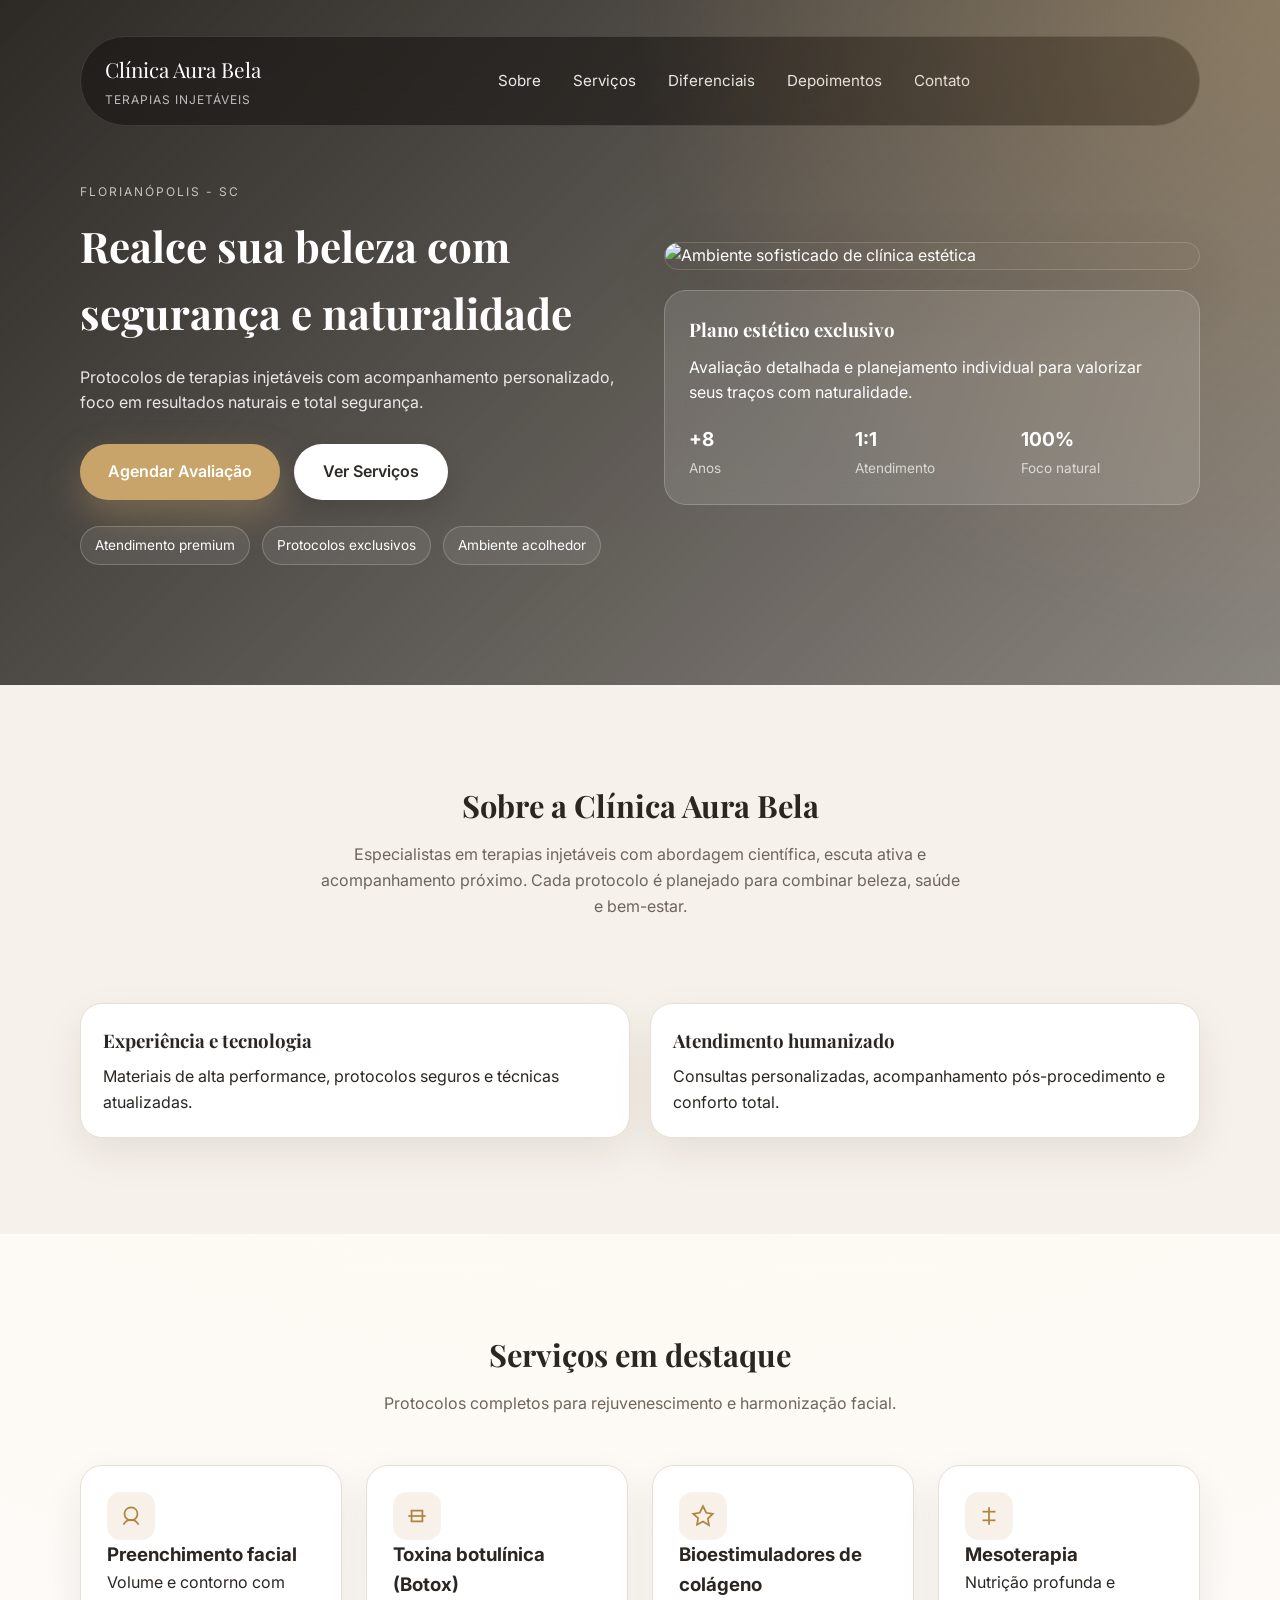
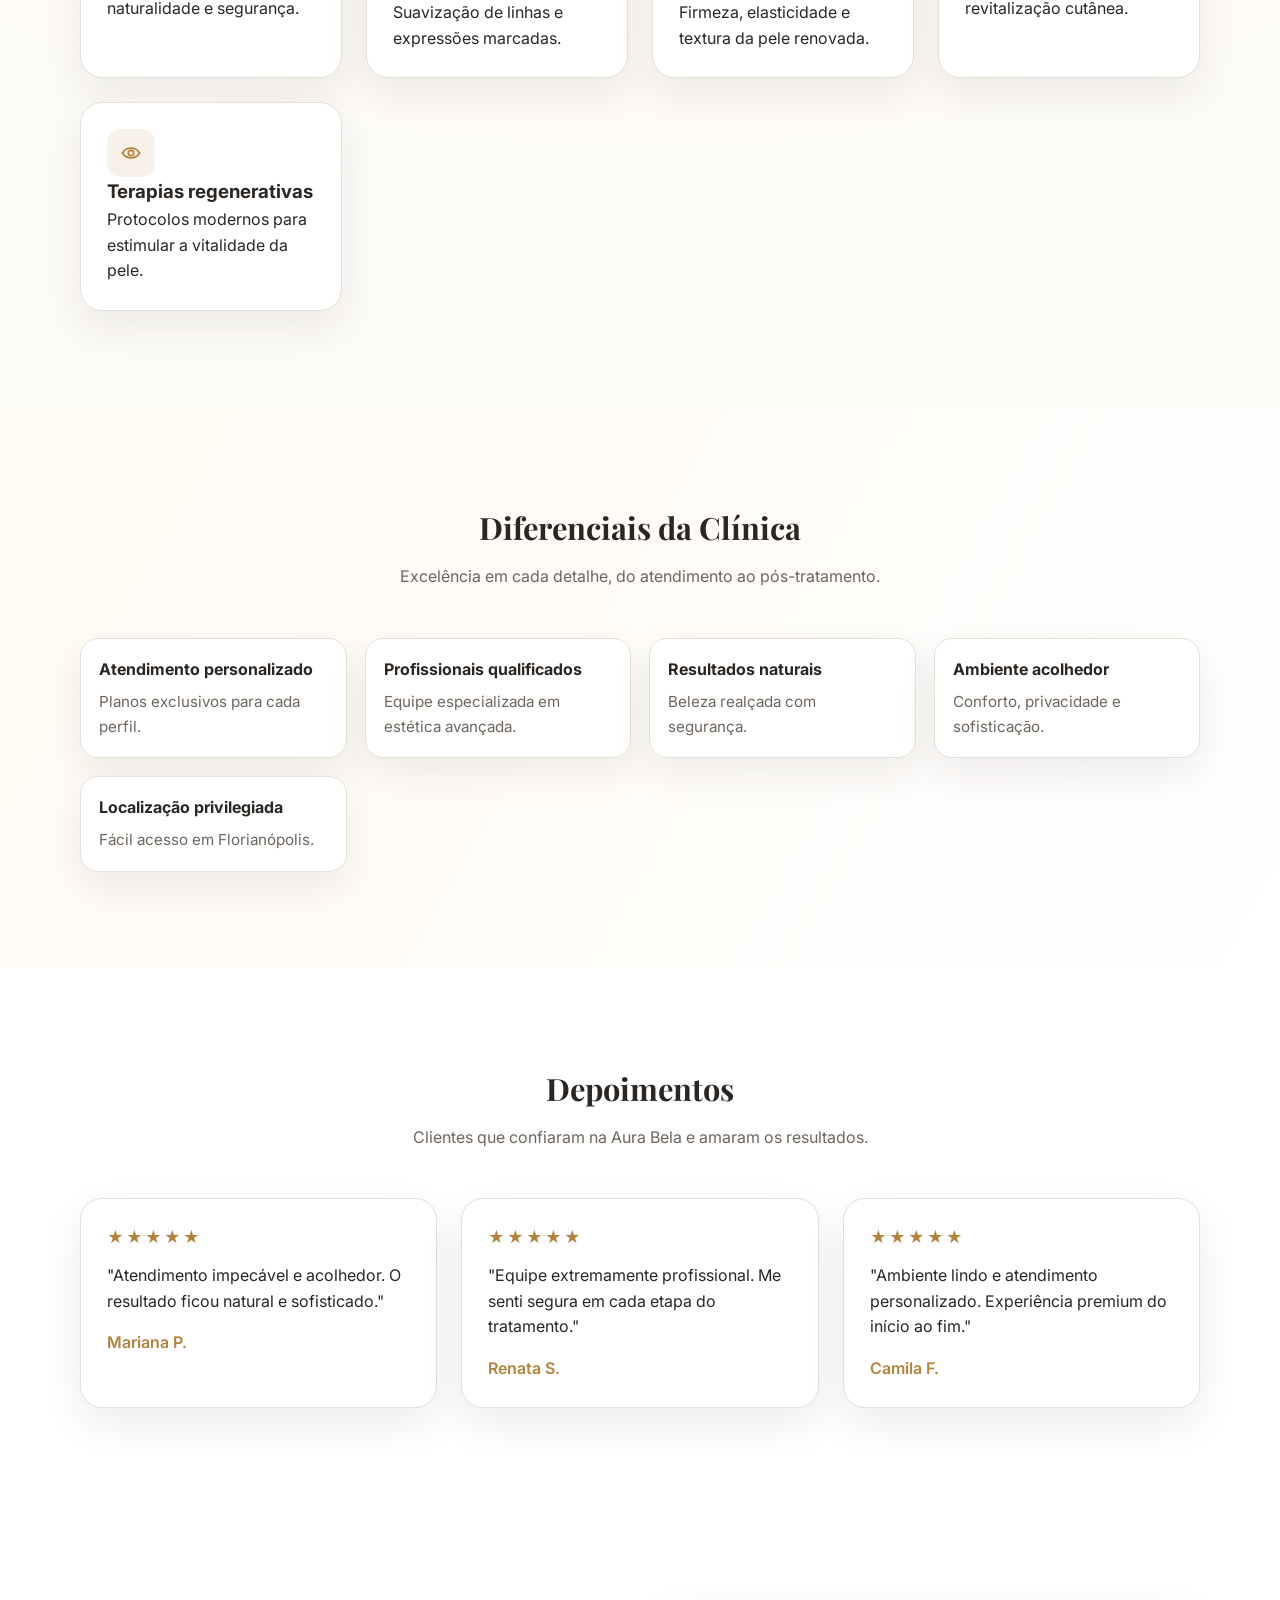
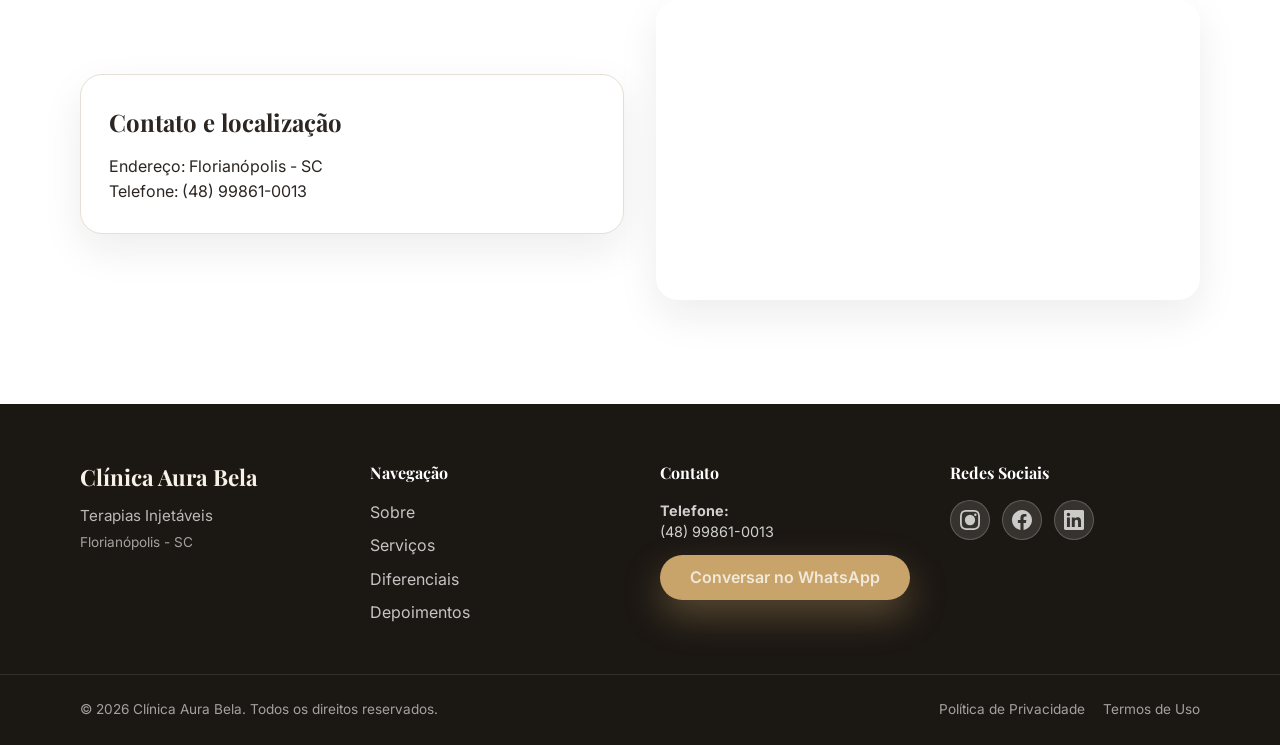
==== index.html @ 035f5958 "Estrutura completa do site clínica aura bela, obs: ainda falta alguns ajustes" ====
<!doctype html>
<html lang="pt-BR">
  <head>
    <meta charset="utf-8" />
    <meta name="viewport" content="width=device-width, initial-scale=1" />
    <meta
      name="description"
      content="Cl&iacute;nica Aura Bela &ndash; Terapias Injet&aacute;veis em Florian&oacute;polis. Agende sua avalia&ccedil;&atilde;o e realce sua beleza com seguran&ccedil;a."
    />
    <title>Cl&iacute;nica Aura Bela &ndash; Terapias Injet&aacute;veis</title>

    <!-- Google Fonts -->
    <link rel="preconnect" href="https://fonts.googleapis.com" />
    <link rel="preconnect" href="https://fonts.gstatic.com" crossorigin />
    <link
      href="https://fonts.googleapis.com/css2?family=Inter:wght@300;400;500;600&family=Playfair+Display:wght@500;600;700&display=swap"
      rel="stylesheet"
    />

    <link rel="stylesheet" href="style.css" />
  </head>
  <body>
    <!-- Header / Hero -->
    <header class="hero" id="inicio">
      <nav class="nav container">
        <div class="brand">
          <span class="brand-name">Clínica Aura Bela</span>
          <span class="brand-sub">Terapias Injetáveis</span>
        </div>
        <div class="nav-links">
          <a href="#sobre">Sobre</a>
          <a href="#servicos">Serviços</a>
          <a href="#diferenciais">Diferenciais</a>
          <a href="#depoimentos">Depoimentos</a>
          <a href="#contato">Contato</a>
        </div>
      </nav>

      <div class="container hero-grid">
        <div class="hero-text reveal">
          <p class="eyebrow">Florian&oacute;polis - SC</p>
          <h1>Realce sua beleza com seguran&ccedil;a e naturalidade</h1>
          <p class="subtitle">
            Protocolos de terapias injet&aacute;veis com acompanhamento
            personalizado, foco em resultados naturais e total seguran&ccedil;a.
          </p>
          <div class="hero-actions">
            <a class="btn btn-primary" href="https://wa.me/5548998610013?text=Ol%C3%A1%21%20Gostaria%20de%20agendar%20uma%20avalia%C3%A7%C3%A3o%20na%20Cl%C3%ADnica%20Aura%20Bela." target="_blank" rel="noopener noreferrer">Agendar Avalia&ccedil;&atilde;o</a>
            <a class="btn btn-secondary" href="#servicos">Ver Servi&ccedil;os</a>
          </div>
          <div class="hero-badges">
            <span>Atendimento premium</span>
            <span>Protocolos exclusivos</span>
            <span>Ambiente acolhedor</span>
          </div>
        </div>
        <div class="hero-media reveal">
          <div class="hero-image">
            <img
              src="https://images.unsplash.com/photo-1515378791036-0648a3ef77b2?q=80&w=1200&auto=format&fit=crop"
              alt="Ambiente sofisticado de cl&iacute;nica est&eacute;tica"
            />
          </div>
          <div class="hero-card">
            <h3>Plano est&eacute;tico exclusivo</h3>
            <p>
              Avalia&ccedil;&atilde;o detalhada e planejamento individual para
              valorizar seus tra&ccedil;os com naturalidade.
            </p>
            <div class="hero-stats">
              <div>
                <strong>+8</strong>
                <span>Anos</span>
              </div>
              <div>
                <strong>1:1</strong>
                <span>Atendimento</span>
              </div>
              <div>
                <strong>100%</strong>
                <span>Foco natural</span>
              </div>
            </div>
          </div>
        </div>
      </div>
    </header>

    <!-- About Section -->
    <section class="section about" id="sobre">
      <div class="container about-grid">
        <div class="section-title reveal">
          <h2>Sobre a Cl&iacute;nica Aura Bela</h2>
          <p>
            Especialistas em terapias injet&aacute;veis com abordagem cient&iacute;fica,
            escuta ativa e acompanhamento pr&oacute;ximo. Cada protocolo &eacute;
            planejado para combinar beleza, sa&uacute;de e bem-estar.
          </p>
        </div>
        <div class="about-cards">
          <article class="about-card reveal">
            <h3>Experi&ecirc;ncia e tecnologia</h3>
            <p>Materiais de alta performance, protocolos seguros e t&eacute;cnicas atualizadas.</p>
          </article>
          <article class="about-card reveal">
            <h3>Atendimento humanizado</h3>
            <p>Consultas personalizadas, acompanhamento p&oacute;s-procedimento e conforto total.</p>
          </article>
        </div>
      </div>
    </section>

    <!-- Services Section -->
    <section class="section services" id="servicos">
      <div class="container">
        <div class="section-header reveal">
          <h2>Servi&ccedil;os em destaque</h2>
          <p>Protocolos completos para rejuvenescimento e harmoniza&ccedil;&atilde;o facial.</p>
        </div>
        <div class="cards-grid services-grid">
          <article class="card reveal">
            <div class="icon">
              <svg viewBox="0 0 24 24" aria-hidden="true">
                <path d="M12 4c3.5 0 6 2.7 6 6s-2.5 6-6 6-6-2.7-6-6 2.5-6 6-6z" />
                <path d="M5 20c1.6-3 4.2-4.5 7-4.5s5.4 1.5 7 4.5" />
              </svg>
            </div>
            <h3>Preenchimento facial</h3>
            <p>Volume e contorno com naturalidade e seguran&ccedil;a.</p>
          </article>
          <article class="card reveal">
            <div class="icon">
              <svg viewBox="0 0 24 24" aria-hidden="true">
                <path d="M7 7h10v10H7z" />
                <path d="M4 12h16" />
              </svg>
            </div>
            <h3>Toxina botul&iacute;nica (Botox)</h3>
            <p>Suaviza&ccedil;&atilde;o de linhas e express&otilde;es marcadas.</p>
          </article>
          <article class="card reveal">
            <div class="icon">
              <svg viewBox="0 0 24 24" aria-hidden="true">
                <path d="M12 3l3 6 6 1-4.5 4.4 1 6.1L12 17l-5.5 3 1-6.1L3 10l6-1z" />
              </svg>
            </div>
            <h3>Bioestimuladores de col&aacute;geno</h3>
            <p>Firmeza, elasticidade e textura da pele renovada.</p>
          </article>
          <article class="card reveal">
            <div class="icon">
              <svg viewBox="0 0 24 24" aria-hidden="true">
                <path d="M12 4v16" />
                <path d="M6 8h12" />
                <path d="M6 16h12" />
              </svg>
            </div>
            <h3>Mesoterapia</h3>
            <p>Nutri&ccedil;&atilde;o profunda e revitaliza&ccedil;&atilde;o cut&acirc;nea.</p>
          </article>
          <article class="card reveal">
            <div class="icon">
              <svg viewBox="0 0 24 24" aria-hidden="true">
                <path d="M4 12c4-6 12-6 16 0-4 6-12 6-16 0z" />
                <path d="M12 9.5a2.5 2.5 0 1 0 0 5 2.5 2.5 0 0 0 0-5z" />
              </svg>
            </div>
            <h3>Terapias regenerativas</h3>
            <p>Protocolos modernos para estimular a vitalidade da pele.</p>
          </article>
        </div>
      </div>
    </section>

    <!-- Differentials Section -->
    <section class="section differentials" id="diferenciais">
      <div class="container">
        <div class="section-header reveal">
          <h2>Diferenciais da Cl&iacute;nica</h2>
          <p>Excel&ecirc;ncia em cada detalhe, do atendimento ao p&oacute;s-tratamento.</p>
        </div>
        <div class="diff-grid">
          <div class="diff-card reveal">
            <strong>Atendimento personalizado</strong>
            <span>Planos exclusivos para cada perfil.</span>
          </div>
          <div class="diff-card reveal">
            <strong>Profissionais qualificados</strong>
            <span>Equipe especializada em est&eacute;tica avan&ccedil;ada.</span>
          </div>
          <div class="diff-card reveal">
            <strong>Resultados naturais</strong>
            <span>Beleza real&ccedil;ada com seguran&ccedil;a.</span>
          </div>
          <div class="diff-card reveal">
            <strong>Ambiente acolhedor</strong>
            <span>Conforto, privacidade e sofistica&ccedil;&atilde;o.</span>
          </div>
          <div class="diff-card reveal">
            <strong>Localiza&ccedil;&atilde;o privilegiada</strong>
            <span>F&aacute;cil acesso em Florian&oacute;polis.</span>
          </div>
        </div>
      </div>
    </section>

    <!-- Testimonials Section -->
    <section class="section testimonials" id="depoimentos">
      <div class="container">
        <div class="section-header reveal">
          <h2>Depoimentos</h2>
          <p>Clientes que confiaram na Aura Bela e amaram os resultados.</p>
        </div>
        <div class="cards-grid testimonials-grid">
          <article class="card testimonial-card reveal">
            <div class="stars">★★★★★</div>
            <p>
              "Atendimento impec&aacute;vel e acolhedor. O resultado ficou natural e
              sofisticado."
            </p>
            <span>Mariana P.</span>
          </article>
          <article class="card testimonial-card reveal">
            <div class="stars">★★★★★</div>
            <p>
              "Equipe extremamente profissional. Me senti segura em cada etapa do
              tratamento."
            </p>
            <span>Renata S.</span>
          </article>
          <article class="card testimonial-card reveal">
            <div class="stars">★★★★★</div>
            <p>
              "Ambiente lindo e atendimento personalizado. Experi&ecirc;ncia
              premium do in&iacute;cio ao fim."
            </p>
            <span>Camila F.</span>
          </article>
        </div>
      </div>
    </section>



    <!-- Contact Section -->
    <section class="section contact" id="contato">
      <div class="container contact-grid">
        <div class="contact-card reveal">
          <h2>Contato e localiza&ccedil;&atilde;o</h2>
          <p>Endere&ccedil;o: Florian&oacute;polis - SC</p>
          <p>Telefone: (48) 99861-0013</p>
        </div>
        <div class="map reveal">
          <iframe
            title="Mapa da Cl&iacute;nica Aura Bela"
            src="https://www.google.com/maps?q=Florian%C3%B3polis%20SC&output=embed"
            loading="lazy"
            referrerpolicy="no-referrer-when-downgrade"
          ></iframe>
        </div>
      </div>
    </section>

    <!-- Footer -->
    <footer class="footer">
      <div class="container footer-grid">
        <!-- Brand Section -->
        <div class="footer-brand">
          <h3>Clínica Aura Bela</h3>
          <p>Terapias Injetáveis</p>
          <span>Florianópolis - SC</span>
        </div>

        <!-- Quick Links -->
        <div class="footer-section">
          <h4>Navegação</h4>
          <ul>
            <li><a href="#sobre">Sobre</a></li>
            <li><a href="#servicos">Serviços</a></li>
            <li><a href="#diferenciais">Diferenciais</a></li>
            <li><a href="#depoimentos">Depoimentos</a></li>
          </ul>
        </div>

        <!-- Contact -->
        <div class="footer-section">
          <h4>Contato</h4>
          <p><strong>Telefone:</strong><br>(48) 99861-0013</p>
          <a href="https://wa.me/5548998610013" target="_blank" rel="noopener noreferrer" class="btn btn-primary" style="width: 100%; text-align: center; padding: 10px 14px; margin-top: 12px;">Conversar no WhatsApp</a>
        </div>

        <!-- Social -->
        <div class="footer-section">
          <h4>Redes Sociais</h4>
          <div class="social-links">
            <a href="#" aria-label="Instagram" title="Instagram">
              <svg viewBox="0 0 24 24" fill="currentColor">
                <path d="M12 2.163c3.204 0 3.584.012 4.85.07 3.252.148 4.771 1.691 4.919 4.919.058 1.265.069 1.645.069 4.849 0 3.205-.012 3.584-.069 4.849-.149 3.225-1.664 4.771-4.919 4.919-1.266.058-1.644.07-4.85.07-3.204 0-3.584-.012-4.849-.07-3.26-.149-4.771-1.699-4.919-4.92-.058-1.265-.07-1.644-.07-4.849 0-3.204.013-3.583.07-4.849.149-3.227 1.664-4.771 4.919-4.919 1.266-.057 1.645-.069 4.849-.069zm0-2.163c-3.259 0-3.667.014-4.947.072-4.358.2-6.78 2.618-6.98 6.98-.059 1.281-.073 1.689-.073 4.948 0 3.259.014 3.668.072 4.948.2 4.358 2.618 6.78 6.98 6.98 1.281.058 1.689.072 4.948.072 3.259 0 3.668-.014 4.948-.072 4.354-.2 6.782-2.618 6.979-6.98.059-1.28.073-1.689.073-4.948 0-3.259-.015-3.667-.072-4.947-.196-4.354-2.617-6.78-6.979-6.98-1.281-.059-1.69-.073-4.949-.073zM5.838 12a6.162 6.162 0 1 1 12.324 0 6.162 6.162 0 0 1-12.324 0zM12 16a4 4 0 1 1 0-8 4 4 0 0 1 0 8zm4.965-10.322a1.44 1.44 0 1 1 2.881.001 1.44 1.44 0 0 1-2.881-.001z"/>
              </svg>
            </a>
            <a href="#" aria-label="Facebook" title="Facebook">
              <svg viewBox="0 0 24 24" fill="currentColor">
                <path d="M24 12.073c0-6.627-5.373-12-12-12s-12 5.373-12 12c0 5.99 4.388 10.954 10.125 11.854v-8.385H7.078v-3.47h3.047V9.43c0-3.007 1.792-4.669 4.533-4.669 1.312 0 2.686.235 2.686.235v2.953H15.83c-1.491 0-1.956.925-1.956 1.874v2.25h3.328l-.532 3.47h-2.796v8.385C19.612 23.027 24 18.062 24 12.073z"/>
              </svg>
            </a>
            <a href="#" aria-label="LinkedIn" title="LinkedIn">
              <svg viewBox="0 0 24 24" fill="currentColor">
                <path d="M20.447 20.452h-3.554v-5.569c0-1.328-.027-3.037-1.852-3.037-1.853 0-2.136 1.445-2.136 2.939v5.667H9.351V9h3.414v1.561h.046c.477-.9 1.637-1.85 3.37-1.85 3.601 0 4.267 2.37 4.267 5.455v6.286zM5.337 7.433c-1.144 0-2.063-.926-2.063-2.065 0-1.138.92-2.063 2.063-2.063 1.14 0 2.064.925 2.064 2.063 0 1.139-.925 2.065-2.064 2.065zm1.782 13.019H3.555V9h3.564v11.452zM22.225 0H1.771C.792 0 0 .774 0 1.729v20.542C0 23.227.792 24 1.771 24h20.451C23.2 24 24 23.227 24 22.271V1.729C24 .774 23.2 0 22.225 0z"/>
              </svg>
            </a>
          </div>
        </div>
      </div>

      <div class="footer-divider"></div>

      <!-- Bottom -->
      <div class="container footer-bottom">
        <p>&copy; 2026 Clínica Aura Bela. Todos os direitos reservados.</p>
        <div class="footer-policies">
          <a href="privacidade_nova.html">Política de Privacidade</a>
          <a href="termos.html">Termos de Uso</a>
        </div>
      </div>
    </footer>

    <script src="script.js"></script>
  </body>
</html>
---- style.css ----
:root {
  --bg: #fdfbf8;
  --surface: #ffffff;
  --surface-alt: #f6f1ea;
  --accent: #c8a46a;
  --accent-strong: #b1843e;
  --text: #2b2622;
  --muted: #6e655d;
  --line: #e6dfd5;
  --shadow: 0 24px 60px rgba(33, 28, 24, 0.14);
  --shadow-soft: 0 16px 40px rgba(33, 28, 24, 0.08);
  --radius: 22px;
}

* {
  margin: 0;
  padding: 0;
  box-sizing: border-box;
}

html {
  scroll-behavior: smooth;
}

body {
  font-family: "Inter", sans-serif;
  color: var(--text);
  background: radial-gradient(circle at top, #fff6e9 0%, var(--bg) 45%);
  line-height: 1.6;
}

::selection {
  background: rgba(200, 164, 106, 0.3);
}

img {
  max-width: 100%;
  display: block;
}

a {
  color: inherit;
  text-decoration: none;
}

.container {
  width: min(1120px, 92%);
  margin: 0 auto;
}

.section {
  padding: 96px 0;
}

.section-header,
.section-title {
  text-align: center;
  margin-bottom: 48px;
}

.section-header h2,
.section-title h2 {
  font-family: "Playfair Display", serif;
  font-size: clamp(1.9rem, 2.4vw, 2.7rem);
  margin-bottom: 12px;
}

.section-header p,
.section-title p {
  color: var(--muted);
  max-width: 640px;
  margin: 0 auto;
}

.btn {
  display: inline-flex;
  align-items: center;
  justify-content: center;
  padding: 14px 28px;
  border-radius: 999px;
  font-weight: 600;
  transition: transform 0.3s ease, box-shadow 0.3s ease, background 0.3s ease,
    color 0.3s ease, border-color 0.3s ease;
}

.btn-primary {
  background: var(--accent);
  color: #ffffff;
  box-shadow: 0 16px 36px rgba(200, 164, 106, 0.35);
}

.btn-primary:hover {
  background: var(--accent-strong);
  transform: translateY(-2px);
}

.btn-outline {
  border: 1px solid rgba(200, 164, 106, 0.5);
  color: var(--accent-strong);
  background: transparent;
}

.btn-outline:hover {
  background: rgba(200, 164, 106, 0.12);
}

.btn-secondary {
  background: #ffffff;
  border: 1px solid rgba(255, 255, 255, 0.5);
  color: #2d2a27;
  box-shadow: 0 10px 24px rgba(0, 0, 0, 0.12);
}

.btn-secondary:hover {
  transform: translateY(-2px);
}

.hero {
  position: relative;
  color: #ffffff;
  background: linear-gradient(135deg, rgba(22, 19, 16, 0.9), rgba(22, 19, 16, 0.5)),
    url("https://images.unsplash.com/photo-1522335789203-aabd1fc54bc9?q=80&w=1600&auto=format&fit=crop")
      center/cover no-repeat;
  padding: 36px 0 120px;
  overflow: hidden;
}

.hero::after {
  content: "";
  position: absolute;
  inset: 0;
  background: radial-gradient(circle at top right, rgba(200, 164, 106, 0.35), transparent 45%);
  pointer-events: none;
}

.nav {
  display: grid;
  grid-template-columns: auto 1fr;
  align-items: center;
  gap: 32px;
  padding: 16px 24px;
  border-radius: 999px;
  background: rgba(21, 18, 15, 0.55);
  border: 1px solid rgba(255, 255, 255, 0.12);
  backdrop-filter: blur(16px);
}

.brand {
  display: flex;
  flex-direction: column;
  gap: 4px;
}

.brand-name {
  font-family: "Playfair Display", serif;
  font-size: 1.3rem;
}

.brand-sub {
  font-size: 0.75rem;
  letter-spacing: 1px;
  text-transform: uppercase;
  color: rgba(255, 255, 255, 0.7);
}

.nav-links {
  display: flex;
  gap: 32px;
  font-size: 0.95rem;
  justify-content: center;
}

.nav-links a {
  color: rgba(255, 255, 255, 0.9);
  transition: color 0.25s ease;
}

.nav-links a:hover {
  color: #ffffff;
}

.hero-grid {
  display: grid;
  grid-template-columns: repeat(auto-fit, minmax(280px, 1fr));
  align-items: center;
  gap: 48px;
  margin-top: 56px;
  position: relative;
  z-index: 1;
}

.hero-text h1 {
  font-family: "Playfair Display", serif;
  font-size: clamp(2.5rem, 3.3vw, 3.8rem);
  margin-bottom: 18px;
}

.hero-text .subtitle {
  color: rgba(255, 255, 255, 0.88);
  margin-bottom: 28px;
}

.eyebrow {
  text-transform: uppercase;
  letter-spacing: 2px;
  font-size: 0.75rem;
  color: rgba(255, 255, 255, 0.7);
  margin-bottom: 10px;
}

.hero-actions {
  display: flex;
  gap: 14px;
  flex-wrap: wrap;
}

.hero-badges {
  display: flex;
  gap: 12px;
  flex-wrap: wrap;
  margin-top: 26px;
}

.hero-badges span {
  padding: 8px 14px;
  border-radius: 999px;
  border: 1px solid rgba(255, 255, 255, 0.2);
  background: rgba(255, 255, 255, 0.08);
  font-size: 0.85rem;
}

.hero-media {
  display: grid;
  gap: 20px;
}

.hero-image {
  border-radius: 28px;
  overflow: hidden;
  box-shadow: var(--shadow);
  border: 1px solid rgba(255, 255, 255, 0.15);
}

.hero-card {
  background: rgba(255, 255, 255, 0.12);
  border-radius: var(--radius);
  padding: 24px;
  border: 1px solid rgba(255, 255, 255, 0.2);
  backdrop-filter: blur(16px);
}

.hero-card h3 {
  font-family: "Playfair Display", serif;
  margin-bottom: 10px;
}

.hero-stats {
  display: grid;
  grid-template-columns: repeat(3, 1fr);
  gap: 12px;
  margin-top: 18px;
}

.hero-stats strong {
  display: block;
  font-size: 1.2rem;
}

.hero-stats span {
  color: rgba(255, 255, 255, 0.7);
  font-size: 0.85rem;
}

.about {
  background: var(--surface-alt);
}

.about-grid {
  display: grid;
  gap: 36px;
}

.about-cards {
  display: grid;
  grid-template-columns: repeat(auto-fit, minmax(240px, 1fr));
  gap: 20px;
}

.about-card {
  background: var(--surface);
  padding: 22px;
  border-radius: var(--radius);
  box-shadow: var(--shadow-soft);
  border: 1px solid var(--line);
}

.about-card h3 {
  font-family: "Playfair Display", serif;
  margin-bottom: 8px;
}

.cards-grid {
  display: grid;
  grid-template-columns: repeat(auto-fit, minmax(230px, 1fr));
  gap: 24px;
}

.card {
  background: var(--surface);
  border-radius: var(--radius);
  padding: 26px;
  box-shadow: var(--shadow-soft);
  border: 1px solid var(--line);
  transition: transform 0.35s ease, box-shadow 0.35s ease, border-color 0.35s ease;
}

.card:hover {
  transform: translateY(-6px);
  box-shadow: var(--shadow);
  border-color: rgba(200, 164, 106, 0.35);
}

.icon {
  width: 48px;
  height: 48px;
  border-radius: 14px;
  display: grid;
  place-items: center;
  background: rgba(200, 164, 106, 0.15);
  color: var(--accent-strong);
}

.icon svg {
  width: 26px;
  height: 26px;
  fill: none;
  stroke: currentColor;
  stroke-width: 1.6;
}

.differentials {
  background: linear-gradient(120deg, #fffaf3, #fff);
}

.diff-grid {
  display: grid;
  grid-template-columns: repeat(auto-fit, minmax(210px, 1fr));
  gap: 18px;
}

.diff-card {
  background: var(--surface);
  border-radius: 18px;
  padding: 18px;
  box-shadow: var(--shadow-soft);
  border: 1px solid var(--line);
  display: grid;
  gap: 8px;
}

.diff-card span {
  color: var(--muted);
  font-size: 0.95rem;
}

.testimonials {
  background: var(--surface);
}

.stars {
  color: var(--accent-strong);
  letter-spacing: 2px;
  margin-bottom: 12px;
}

.testimonial-card span {
  display: block;
  margin-top: 16px;
  font-weight: 600;
  color: var(--accent-strong);
}

.form-section {
  background: var(--surface-alt);
}

.form-grid {
  display: grid;
  grid-template-columns: repeat(auto-fit, minmax(260px, 1fr));
  gap: 40px;
  align-items: center;
}

.form-copy h2 {
  font-family: "Playfair Display", serif;
  font-size: clamp(1.8rem, 2.4vw, 2.4rem);
  margin-bottom: 16px;
}

.form-highlights {
  margin-top: 18px;
  display: grid;
  gap: 10px;
  color: var(--muted);
}

.form-highlights div {
  padding: 10px 14px;
  border-radius: 14px;
  background: #ffffff;
  border: 1px solid var(--line);
}

.form-card {
  background: var(--surface);
  padding: 28px;
  border-radius: var(--radius);
  box-shadow: var(--shadow);
  border: 1px solid var(--line);
}

.form-group {
  display: flex;
  flex-direction: column;
  gap: 8px;
  margin-bottom: 16px;
}

label {
  font-weight: 500;
}

input,
select {
  padding: 12px 14px;
  border-radius: 12px;
  border: 1px solid rgba(110, 101, 93, 0.2);
  font-family: inherit;
  font-size: 0.95rem;
  transition: border-color 0.2s ease, box-shadow 0.2s ease;
}

input:focus,
select:focus {
  outline: 2px solid rgba(200, 164, 106, 0.35);
  border-color: rgba(200, 164, 106, 0.7);
}

.form-message {
  margin-top: 12px;
  font-size: 0.9rem;
  color: var(--accent-strong);
  min-height: 20px;
}

.contact {
  background: #ffffff;
}

.contact-grid {
  display: grid;
  grid-template-columns: repeat(auto-fit, minmax(260px, 1fr));
  gap: 32px;
  align-items: center;
}

.contact-card {
  background: var(--surface);
  padding: 28px;
  border-radius: var(--radius);
  box-shadow: var(--shadow-soft);
  border: 1px solid var(--line);
}

.contact-card h2 {
  font-family: "Playfair Display", serif;
  margin-bottom: 12px;
}

.map iframe {
  width: 100%;
  min-height: 300px;
  border: 0;
  border-radius: var(--radius);
  box-shadow: var(--shadow-soft);
}

.footer {
  background: #1b1713;
  color: #f7f1e6;
  padding: 56px 0 0;
}

.footer-grid {
  display: grid;
  grid-template-columns: repeat(auto-fit, minmax(240px, 1fr));
  gap: 40px;
  padding-bottom: 40px;
}

.footer-brand h3 {
  font-family: "Playfair Display", serif;
  font-size: 1.4rem;
  margin-bottom: 8px;
}

.footer-brand p {
  font-size: 0.95rem;
  color: rgba(255, 255, 255, 0.7);
}

.footer-brand span {
  display: block;
  font-size: 0.85rem;
  color: rgba(255, 255, 255, 0.6);
  margin-top: 4px;
}

.footer-section h4 {
  font-family: "Playfair Display", serif;
  font-size: 1rem;
  margin-bottom: 14px;
  color: #ffffff;
}

.footer-section ul {
  list-style: none;
}

.footer-section li {
  margin-bottom: 8px;
}

.footer-section a {
  color: rgba(255, 255, 255, 0.75);
  transition: color 0.25s ease;
}

.footer-section a:hover {
  color: #ffffff;
}

.footer-section p {
  color: rgba(255, 255, 255, 0.8);
  font-size: 0.9rem;
  line-height: 1.5;
}

.social-links {
  display: flex;
  gap: 12px;
}

.social-links a {
  width: 40px;
  height: 40px;
  border-radius: 50%;
  display: grid;
  place-items: center;
  background: rgba(255, 255, 255, 0.12);
  border: 1px solid rgba(255, 255, 255, 0.2);
  transition: background 0.25s ease, border-color 0.25s ease, transform 0.25s ease;
}

.social-links a:hover {
  background: rgba(200, 164, 106, 0.3);
  border-color: rgba(200, 164, 106, 0.5);
  transform: translateY(-2px);
}

.social-links svg {
  width: 20px;
  height: 20px;
}

.footer-divider {
  height: 1px;
  background: rgba(255, 255, 255, 0.1);
}

.footer-bottom {
  display: grid;
  grid-template-columns: 1fr auto;
  align-items: center;
  gap: 20px;
  padding: 24px 0;
}

.footer-bottom p {
  font-size: 0.85rem;
  color: rgba(255, 255, 255, 0.6);
}

.footer-policies {
  display: flex;
  gap: 18px;
}

.footer-policies a {
  font-size: 0.85rem;
  color: rgba(255, 255, 255, 0.6);
  transition: color 0.25s ease;
}

.footer-policies a:hover {
  color: #ffffff;
}

@media (max-width: 640px) {
  .footer-grid {
    grid-template-columns: 1fr;
    gap: 28px;
  }

  .footer-bottom {
    grid-template-columns: 1fr;
    text-align: center;
  }

  .footer-policies {
    justify-content: center;
  }
}

/* Reveal animation */
.reveal {
  opacity: 0;
  transform: translateY(28px);
  transition: opacity 0.9s cubic-bezier(0.2, 0.65, 0.3, 1),
    transform 0.9s cubic-bezier(0.2, 0.65, 0.3, 1);
}

.reveal.in-view {
  opacity: 1;
  transform: translateY(0);
}

@media (prefers-reduced-motion: reduce) {
  * {
    scroll-behavior: auto;
  }

  .reveal {
    transition: none;
  }
}

@media (max-width: 980px) {
  .nav {
    flex-direction: column;
  }

  .nav-links {
    flex-wrap: wrap;
    justify-content: center;
  }
}

@media (max-width: 640px) {
  .nav-links {
    display: none;
  }

  .hero-actions {
    flex-direction: column;
    align-items: flex-start;
  }

  .hero-stats {
    grid-template-columns: repeat(2, 1fr);
  }
}
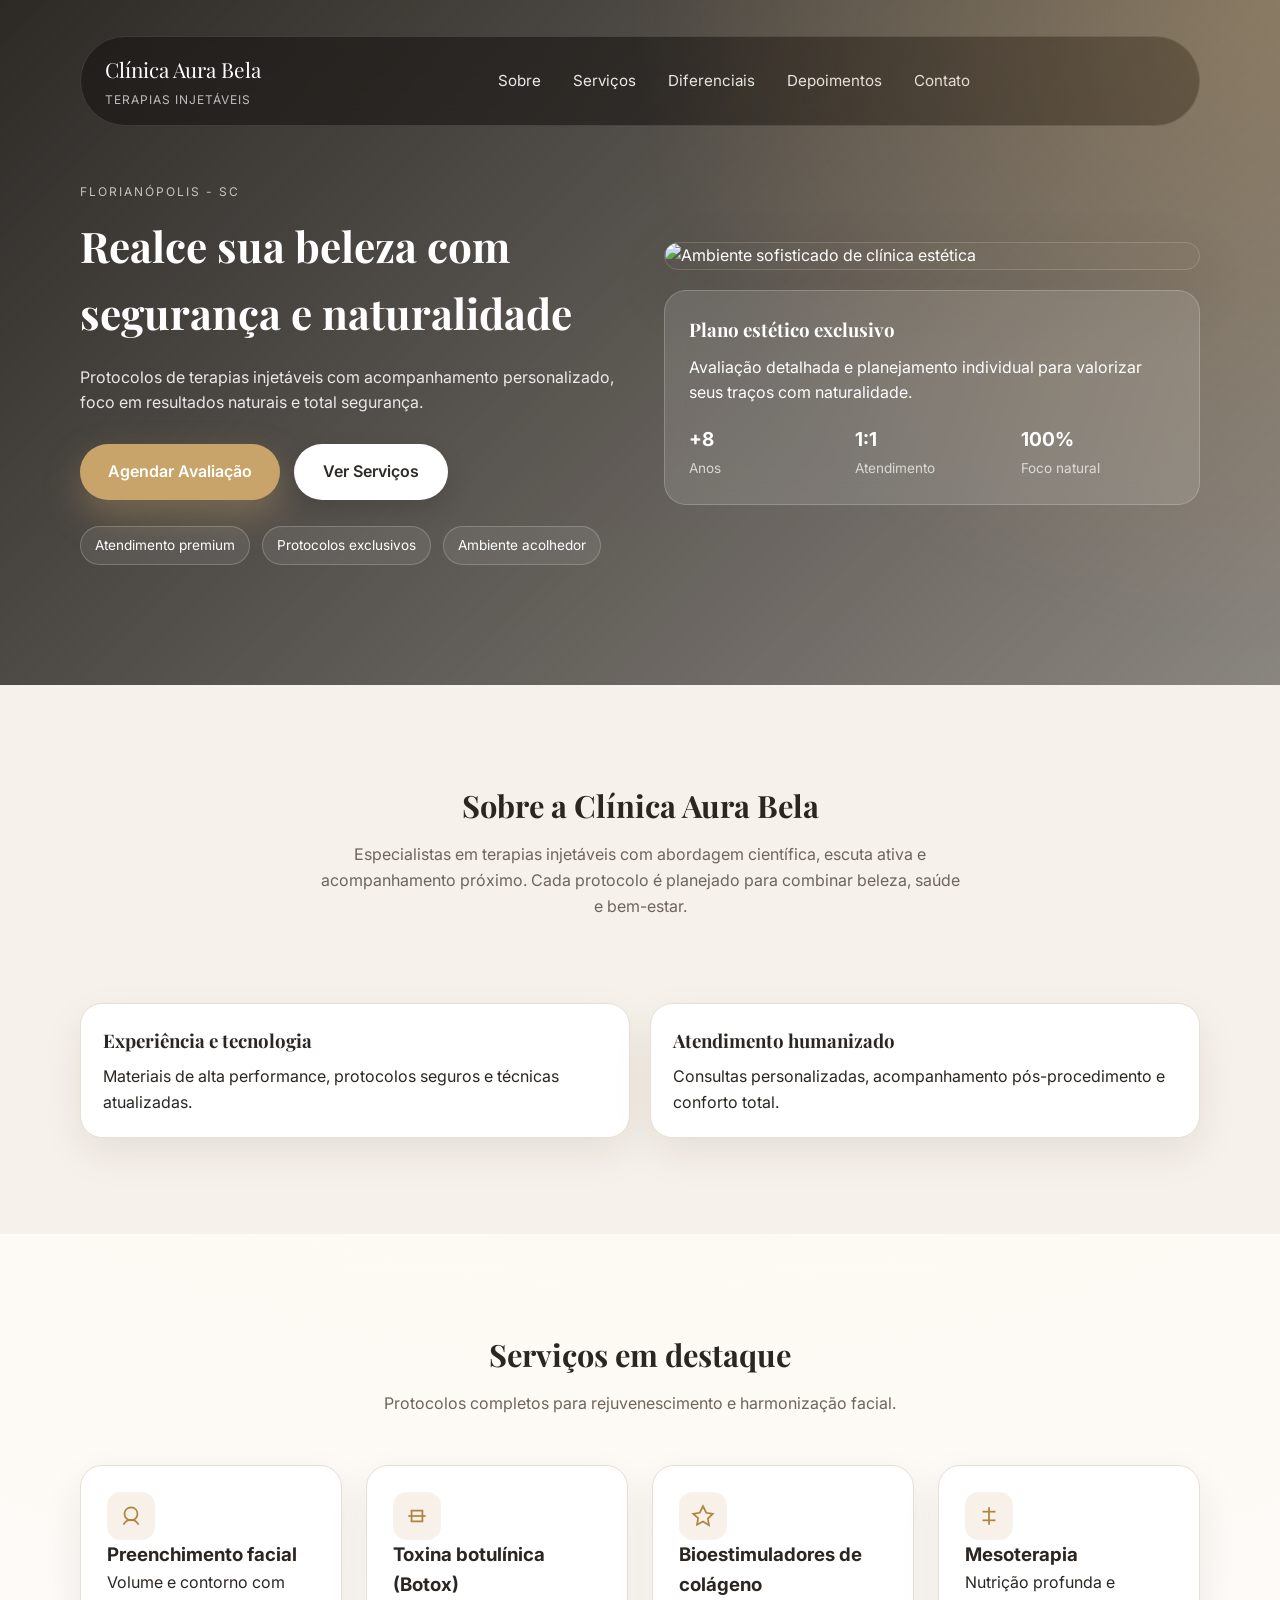
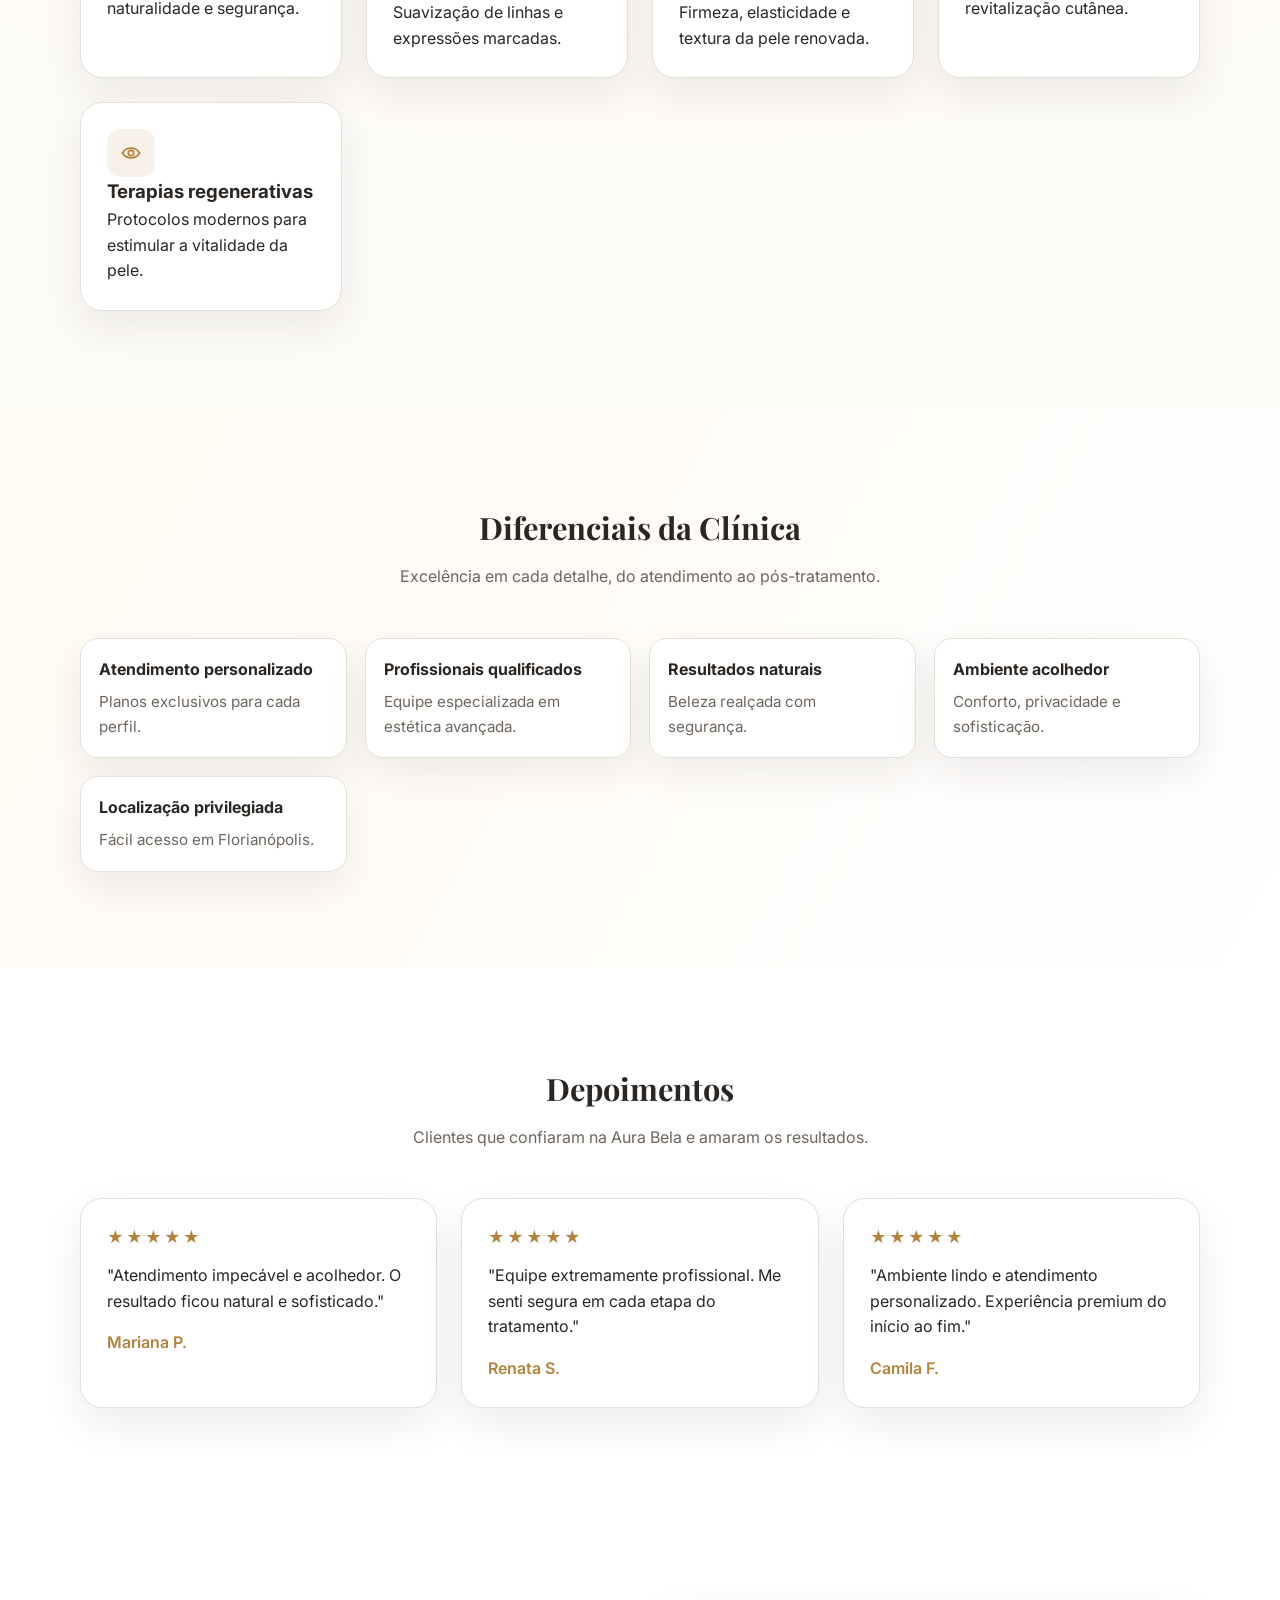
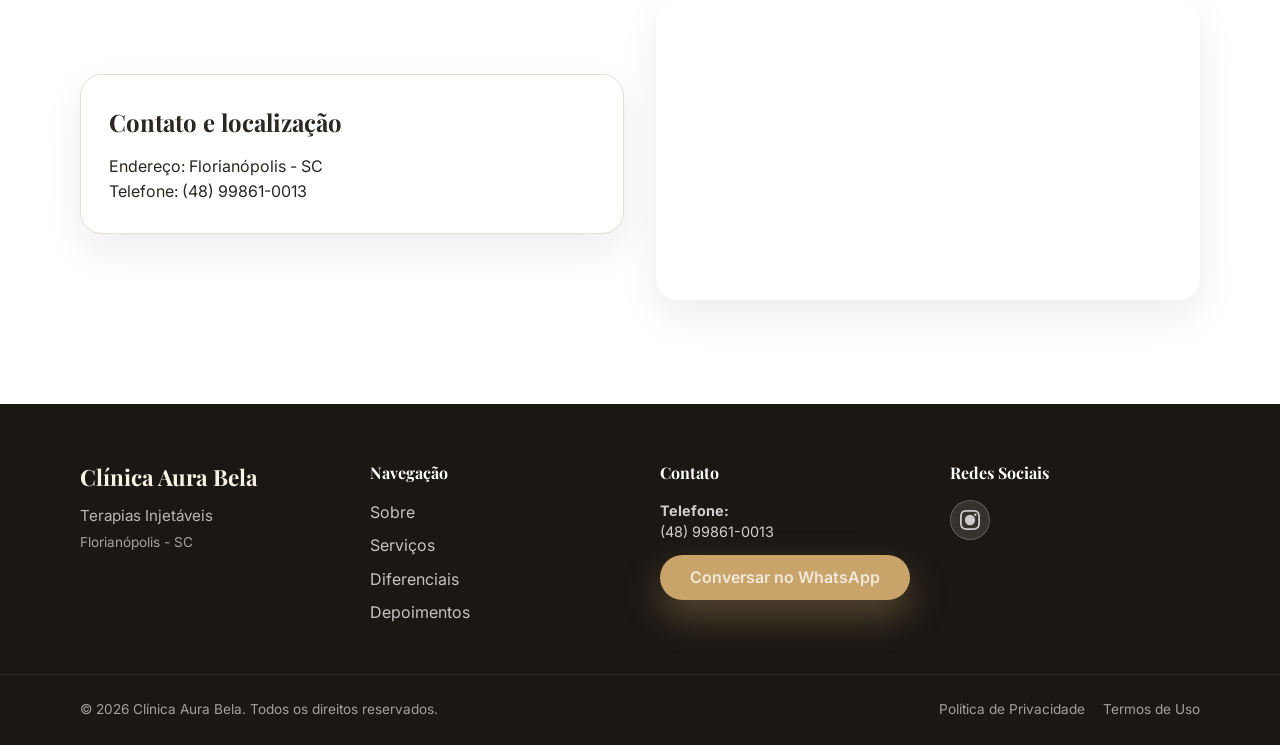
==== commit 8ac5971a: "Ajuste final do site" ====
--- a/index.html
+++ b/index.html
@@ -293,19 +293,9 @@
         <div class="footer-section">
           <h4>Redes Sociais</h4>
           <div class="social-links">
-            <a href="#" aria-label="Instagram" title="Instagram">
+            <a href="https://instagram.com/clinicaaurabela" target="_blank" rel="noopener noreferrer" aria-label="Instagram" title="Instagram">
               <svg viewBox="0 0 24 24" fill="currentColor">
                 <path d="M12 2.163c3.204 0 3.584.012 4.85.07 3.252.148 4.771 1.691 4.919 4.919.058 1.265.069 1.645.069 4.849 0 3.205-.012 3.584-.069 4.849-.149 3.225-1.664 4.771-4.919 4.919-1.266.058-1.644.07-4.85.07-3.204 0-3.584-.012-4.849-.07-3.26-.149-4.771-1.699-4.919-4.92-.058-1.265-.07-1.644-.07-4.849 0-3.204.013-3.583.07-4.849.149-3.227 1.664-4.771 4.919-4.919 1.266-.057 1.645-.069 4.849-.069zm0-2.163c-3.259 0-3.667.014-4.947.072-4.358.2-6.78 2.618-6.98 6.98-.059 1.281-.073 1.689-.073 4.948 0 3.259.014 3.668.072 4.948.2 4.358 2.618 6.78 6.98 6.98 1.281.058 1.689.072 4.948.072 3.259 0 3.668-.014 4.948-.072 4.354-.2 6.782-2.618 6.979-6.98.059-1.28.073-1.689.073-4.948 0-3.259-.015-3.667-.072-4.947-.196-4.354-2.617-6.78-6.979-6.98-1.281-.059-1.69-.073-4.949-.073zM5.838 12a6.162 6.162 0 1 1 12.324 0 6.162 6.162 0 0 1-12.324 0zM12 16a4 4 0 1 1 0-8 4 4 0 0 1 0 8zm4.965-10.322a1.44 1.44 0 1 1 2.881.001 1.44 1.44 0 0 1-2.881-.001z"/>
-              </svg>
-            </a>
-            <a href="#" aria-label="Facebook" title="Facebook">
-              <svg viewBox="0 0 24 24" fill="currentColor">
-                <path d="M24 12.073c0-6.627-5.373-12-12-12s-12 5.373-12 12c0 5.99 4.388 10.954 10.125 11.854v-8.385H7.078v-3.47h3.047V9.43c0-3.007 1.792-4.669 4.533-4.669 1.312 0 2.686.235 2.686.235v2.953H15.83c-1.491 0-1.956.925-1.956 1.874v2.25h3.328l-.532 3.47h-2.796v8.385C19.612 23.027 24 18.062 24 12.073z"/>
-              </svg>
-            </a>
-            <a href="#" aria-label="LinkedIn" title="LinkedIn">
-              <svg viewBox="0 0 24 24" fill="currentColor">
-                <path d="M20.447 20.452h-3.554v-5.569c0-1.328-.027-3.037-1.852-3.037-1.853 0-2.136 1.445-2.136 2.939v5.667H9.351V9h3.414v1.561h.046c.477-.9 1.637-1.85 3.37-1.85 3.601 0 4.267 2.37 4.267 5.455v6.286zM5.337 7.433c-1.144 0-2.063-.926-2.063-2.065 0-1.138.92-2.063 2.063-2.063 1.14 0 2.064.925 2.064 2.063 0 1.139-.925 2.065-2.064 2.065zm1.782 13.019H3.555V9h3.564v11.452zM22.225 0H1.771C.792 0 0 .774 0 1.729v20.542C0 23.227.792 24 1.771 24h20.451C23.2 24 24 23.227 24 22.271V1.729C24 .774 23.2 0 22.225 0z"/>
               </svg>
             </a>
           </div>
